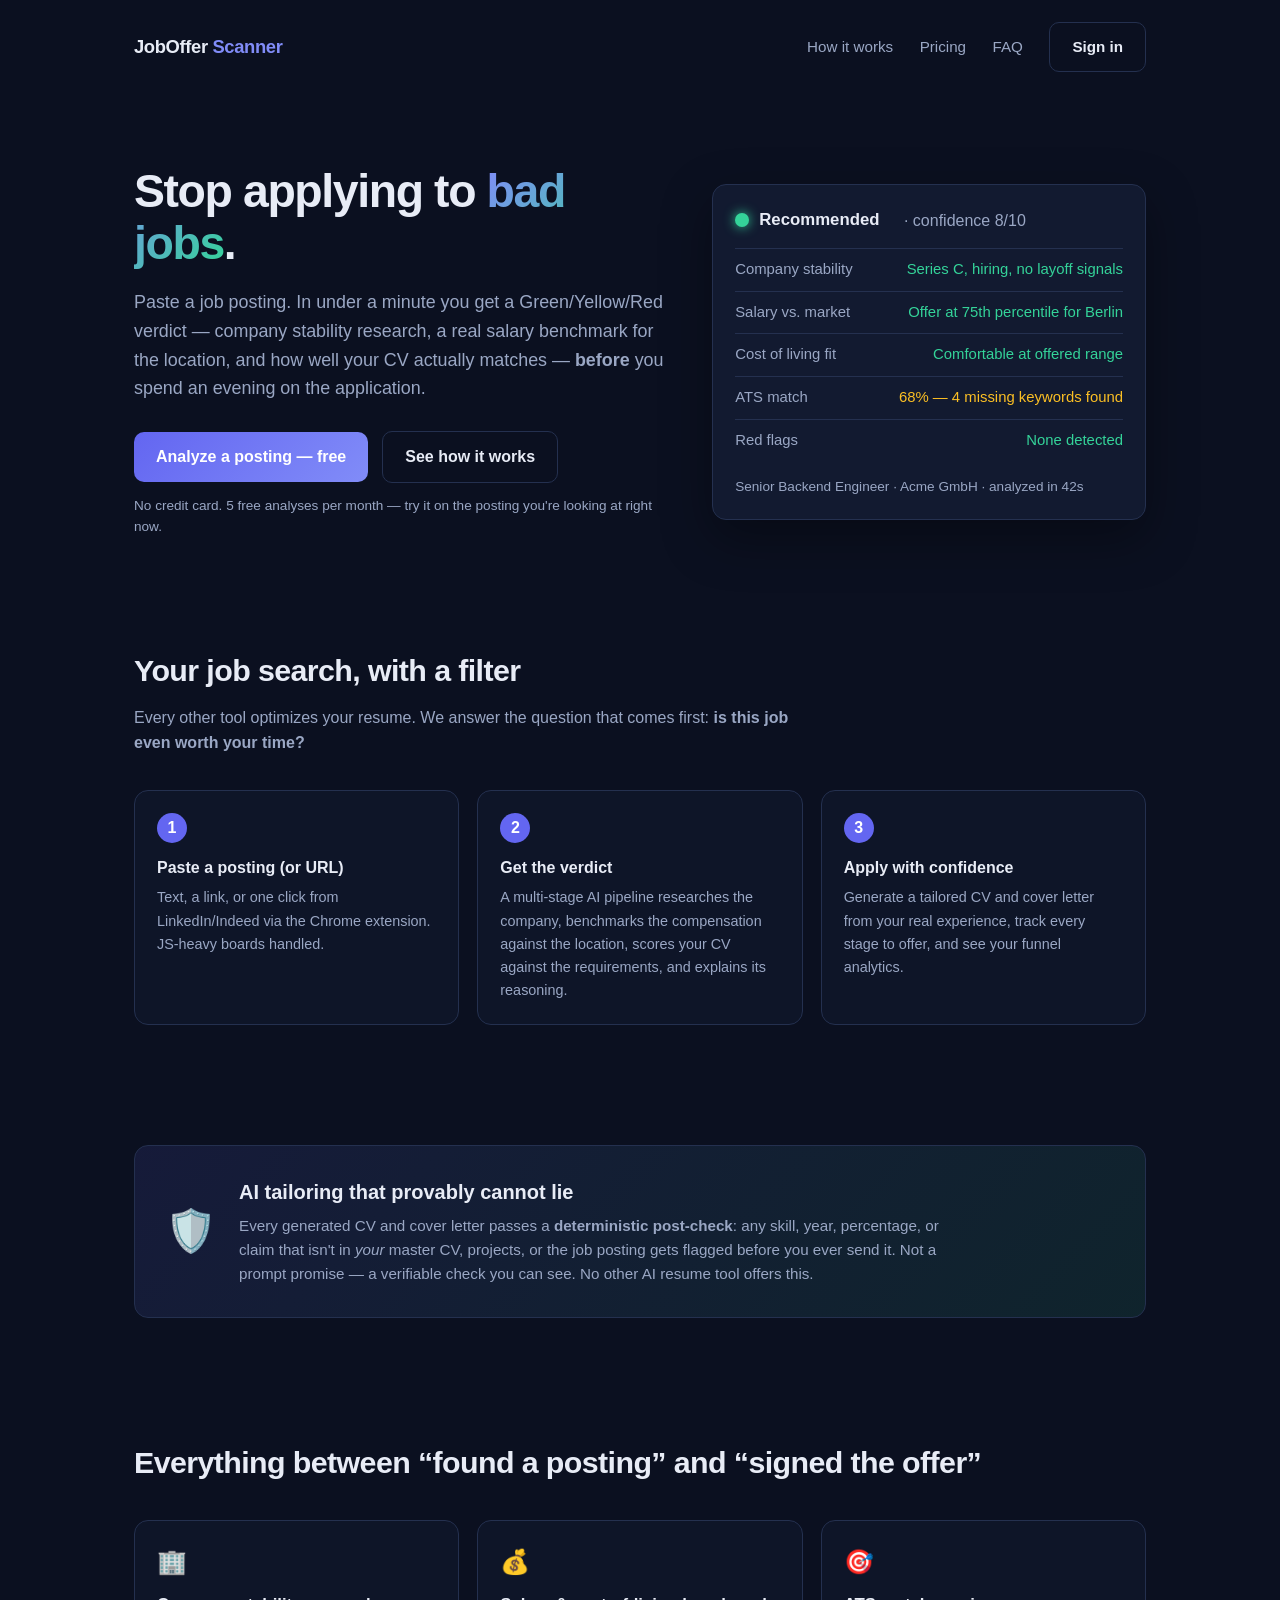
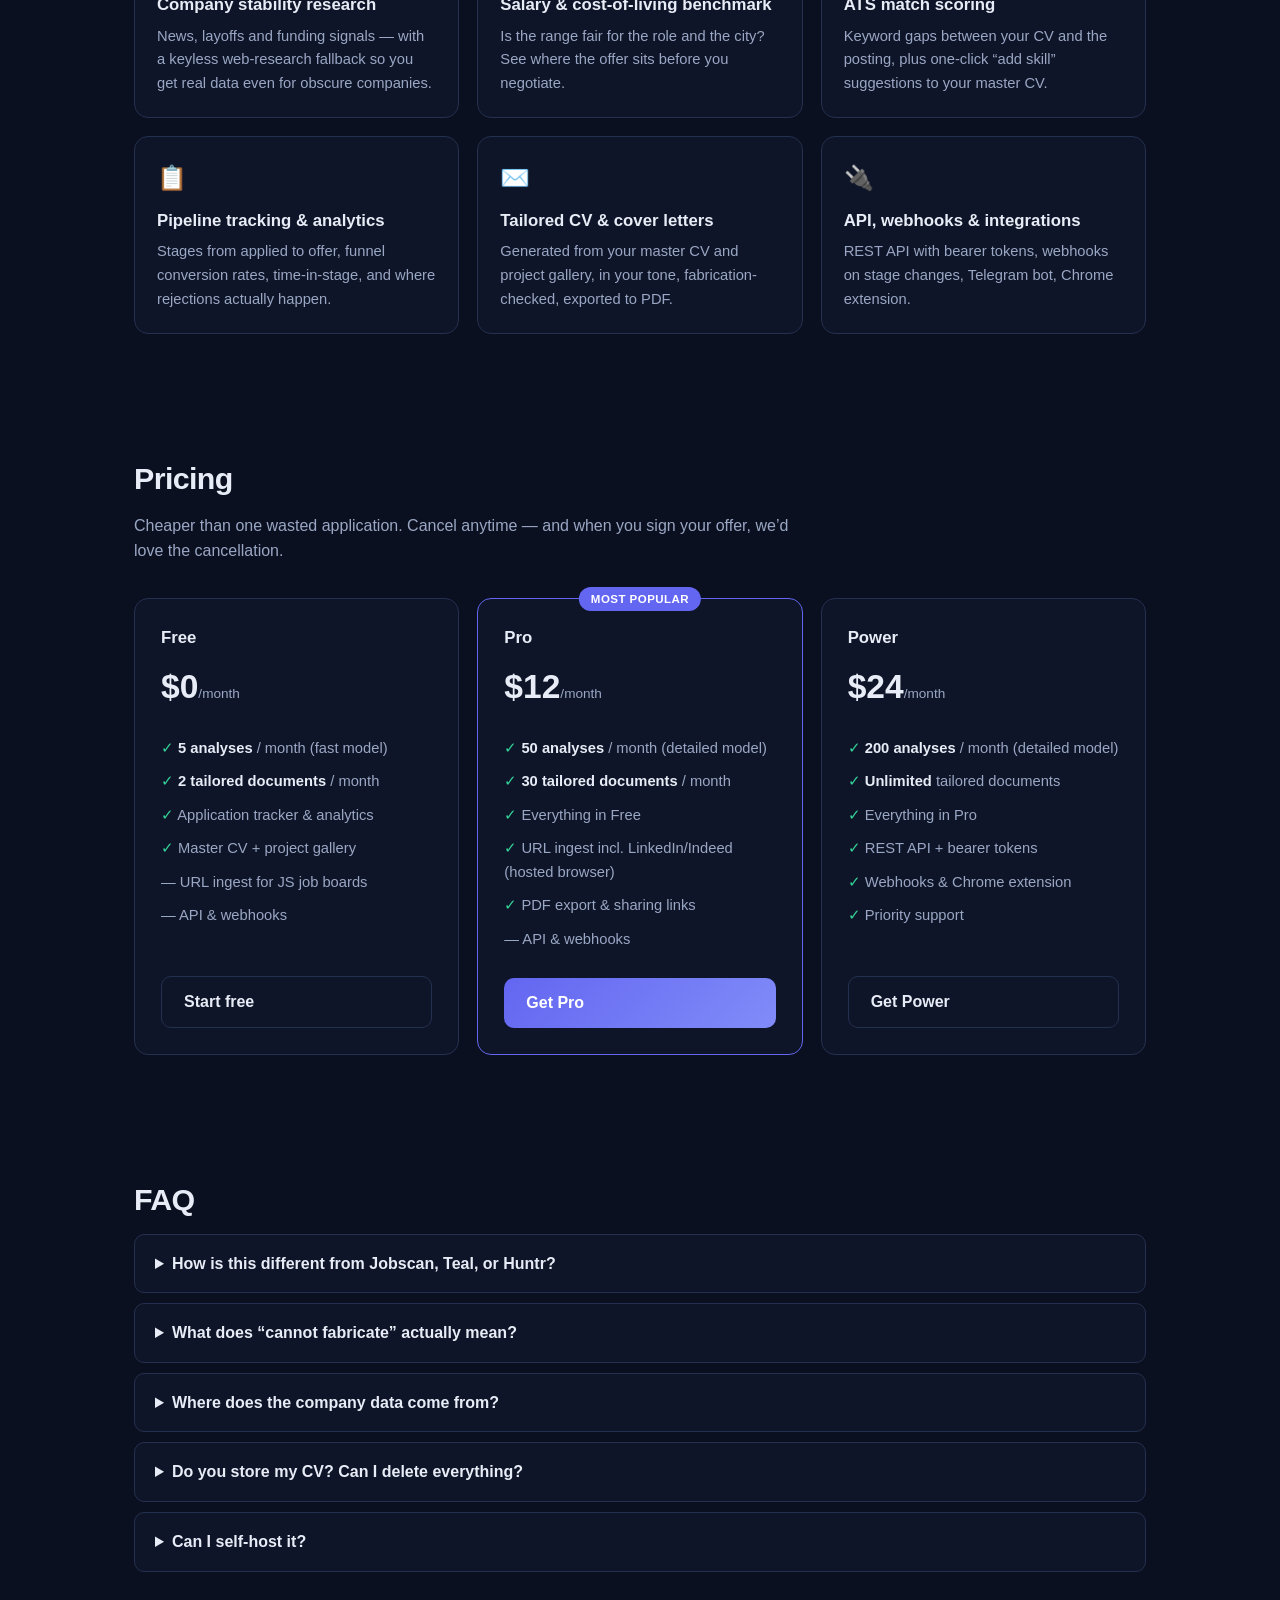
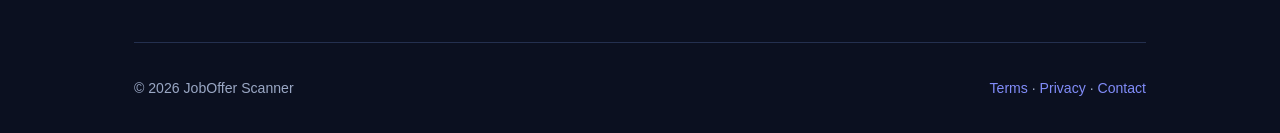
==== landing/index.html @ 55328421 "feat(billing): subscription tiers + Stripe + quota enforcement; landing page MicroSaaS monetization " ====
<!DOCTYPE html>
<html lang="en">
<head>
<meta charset="utf-8">
<meta name="viewport" content="width=device-width, initial-scale=1">
<title>JobOffer Scanner — Stop applying to bad jobs</title>
<meta name="description" content="Paste a job posting, get a Green/Yellow/Red verdict — company stability, real salary benchmark, ATS fit — before you waste an evening on the application. AI tailoring that provably cannot fabricate.">
<meta property="og:title" content="JobOffer Scanner — Stop applying to bad jobs">
<meta property="og:description" content="Paste a posting, get a verdict: company stability, salary benchmark, ATS fit. AI CV tailoring that provably can't lie.">
<meta property="og:type" content="website">
<style>
  :root{
    --bg:#0b1020; --panel:#121a30; --panel2:#0e1528; --text:#e8ecf6; --muted:#9aa7c4;
    --green:#34d399; --yellow:#fbbf24; --red:#f87171; --accent:#6366f1; --accent2:#818cf8;
    --border:#24304f; --radius:14px;
  }
  *{box-sizing:border-box;margin:0;padding:0}
  body{font-family:-apple-system,BlinkMacSystemFont,"Segoe UI",Roboto,Inter,sans-serif;background:var(--bg);color:var(--text);line-height:1.6}
  a{color:var(--accent2);text-decoration:none}
  .wrap{max-width:1060px;margin:0 auto;padding:0 24px}
  header{padding:22px 0;display:flex;justify-content:space-between;align-items:center}
  .logo{font-weight:800;font-size:1.15rem;letter-spacing:-.02em}
  .logo span{color:var(--accent2)}
  nav a{color:var(--muted);margin-left:22px;font-size:.95rem}
  nav a:hover{color:var(--text)}
  .btn{display:inline-block;padding:12px 22px;border-radius:10px;font-weight:600;border:1px solid var(--border);color:var(--text)}
  .btn.primary{background:linear-gradient(135deg,var(--accent),var(--accent2));border:none;color:#fff}
  .btn.primary:hover{filter:brightness(1.1)}
  .btn.ghost:hover{border-color:var(--accent2)}
  /* hero */
  .hero{padding:72px 0 48px;display:grid;grid-template-columns:1.1fr .9fr;gap:48px;align-items:center}
  .hero h1{font-size:2.9rem;line-height:1.12;letter-spacing:-.03em;font-weight:800}
  .hero h1 em{font-style:normal;background:linear-gradient(135deg,var(--accent2),var(--green));-webkit-background-clip:text;background-clip:text;color:transparent}
  .hero p.sub{margin:18px 0 28px;color:var(--muted);font-size:1.12rem;max-width:34rem}
  .hero .cta-row{display:flex;gap:14px;flex-wrap:wrap;align-items:center}
  .hero .note{color:var(--muted);font-size:.85rem;margin-top:12px}
  /* verdict card demo */
  .card{background:var(--panel);border:1px solid var(--border);border-radius:var(--radius);padding:22px;box-shadow:0 18px 50px rgba(0,0,0,.35)}
  .verdict-head{display:flex;align-items:center;gap:10px;margin-bottom:14px}
  .light{width:14px;height:14px;border-radius:50%;background:var(--green);box-shadow:0 0 12px var(--green)}
  .verdict-head b{font-size:1.05rem}
  .vrow{display:flex;justify-content:space-between;padding:9px 0;border-top:1px solid var(--border);font-size:.93rem}
  .vrow .k{color:var(--muted)}
  .vrow .v.good{color:var(--green)} .vrow .v.warn{color:var(--yellow)}
  .vfoot{margin-top:14px;font-size:.85rem;color:var(--muted)}
  /* sections */
  section{padding:60px 0}
  h2{font-size:1.9rem;letter-spacing:-.02em;margin-bottom:10px}
  .lead{color:var(--muted);max-width:42rem;margin-bottom:34px}
  .grid3{display:grid;grid-template-columns:repeat(3,1fr);gap:18px}
  .feat{background:var(--panel2);border:1px solid var(--border);border-radius:var(--radius);padding:22px}
  .feat .ico{font-size:1.5rem}
  .feat h3{margin:10px 0 6px;font-size:1.05rem}
  .feat p{color:var(--muted);font-size:.92rem}
  /* no-fabrication banner */
  .guarantee{background:linear-gradient(135deg,rgba(99,102,241,.12),rgba(52,211,153,.10));border:1px solid var(--border);border-radius:var(--radius);padding:30px;display:grid;grid-template-columns:auto 1fr;gap:22px;align-items:center}
  .guarantee .shield{font-size:2.6rem}
  .guarantee h3{font-size:1.25rem;margin-bottom:6px}
  .guarantee p{color:var(--muted);font-size:.95rem;max-width:46rem}
  /* pricing */
  .plans{display:grid;grid-template-columns:repeat(3,1fr);gap:18px;align-items:stretch}
  .plan{background:var(--panel2);border:1px solid var(--border);border-radius:var(--radius);padding:26px;display:flex;flex-direction:column}
  .plan.hot{border-color:var(--accent);position:relative}
  .plan.hot .tag{position:absolute;top:-12px;left:50%;transform:translateX(-50%);background:var(--accent);color:#fff;font-size:.72rem;font-weight:700;padding:3px 12px;border-radius:99px;letter-spacing:.04em}
  .plan h3{font-size:1.05rem}
  .price{font-size:2.1rem;font-weight:800;margin:8px 0 2px}
  .price small{font-size:.85rem;color:var(--muted);font-weight:400}
  .plan ul{list-style:none;margin:16px 0 22px;flex:1}
  .plan li{padding:5px 0;color:var(--muted);font-size:.92rem}
  .plan li b{color:var(--text);font-weight:600}
  .plan li::before{content:"✓  ";color:var(--green)}
  .plan li.no::before{content:"—  ";color:var(--muted)}
  /* how */
  .steps{display:grid;grid-template-columns:repeat(3,1fr);gap:18px;counter-reset:step}
  .step{background:var(--panel2);border:1px solid var(--border);border-radius:var(--radius);padding:22px}
  .step::before{counter-increment:step;content:counter(step);display:inline-flex;width:30px;height:30px;border-radius:50%;background:var(--accent);color:#fff;font-weight:700;align-items:center;justify-content:center;margin-bottom:12px}
  .step h3{font-size:1rem;margin-bottom:6px}
  .step p{color:var(--muted);font-size:.9rem}
  /* faq + footer */
  details{background:var(--panel2);border:1px solid var(--border);border-radius:10px;padding:16px 20px;margin-bottom:10px}
  summary{cursor:pointer;font-weight:600}
  details p{margin-top:10px;color:var(--muted);font-size:.93rem}
  footer{border-top:1px solid var(--border);padding:34px 0;color:var(--muted);font-size:.88rem;display:flex;justify-content:space-between;flex-wrap:wrap;gap:12px}
  @media(max-width:860px){
    .hero{grid-template-columns:1fr;padding-top:40px}
    .grid3,.plans,.steps{grid-template-columns:1fr}
    .hero h1{font-size:2.2rem}
    .guarantee{grid-template-columns:1fr}
  }
</style>
</head>
<body>
<div class="wrap">

<header>
  <div class="logo">JobOffer <span>Scanner</span></div>
  <nav>
    <a href="#how">How it works</a>
    <a href="#pricing">Pricing</a>
    <a href="#faq">FAQ</a>
    <a class="btn ghost" href="/app">Sign in</a>
  </nav>
</header>

<section class="hero">
  <div>
    <h1>Stop applying to <em>bad jobs</em>.</h1>
    <p class="sub">Paste a job posting. In under a minute you get a Green/Yellow/Red
    verdict — company stability research, a real salary benchmark for the
    location, and how well your CV actually matches — <b>before</b> you spend an
    evening on the application.</p>
    <div class="cta-row">
      <a class="btn primary" href="/app">Analyze a posting — free</a>
      <a class="btn ghost" href="#how">See how it works</a>
    </div>
    <p class="note">No credit card. 5 free analyses per month — try it on the posting you're looking at right now.</p>
  </div>
  <div class="card" aria-label="Example verdict">
    <div class="verdict-head"><span class="light"></span><b>Recommended</b>&nbsp;<span style="color:var(--muted)">· confidence 8/10</span></div>
    <div class="vrow"><span class="k">Company stability</span><span class="v good">Series C, hiring, no layoff signals</span></div>
    <div class="vrow"><span class="k">Salary vs. market</span><span class="v good">Offer at 75th percentile for Berlin</span></div>
    <div class="vrow"><span class="k">Cost of living fit</span><span class="v good">Comfortable at offered range</span></div>
    <div class="vrow"><span class="k">ATS match</span><span class="v warn">68% — 4 missing keywords found</span></div>
    <div class="vrow"><span class="k">Red flags</span><span class="v good">None detected</span></div>
    <div class="vfoot">Senior Backend Engineer · Acme GmbH · analyzed in 42s</div>
  </div>
</section>

<section id="how">
  <h2>Your job search, with a filter</h2>
  <p class="lead">Every other tool optimizes your resume. We answer the question that comes first: <b>is this job even worth your time?</b></p>
  <div class="steps">
    <div class="step"><h3>Paste a posting (or URL)</h3><p>Text, a link, or one click from LinkedIn/Indeed via the Chrome extension. JS-heavy boards handled.</p></div>
    <div class="step"><h3>Get the verdict</h3><p>A multi-stage AI pipeline researches the company, benchmarks the compensation against the location, scores your CV against the requirements, and explains its reasoning.</p></div>
    <div class="step"><h3>Apply with confidence</h3><p>Generate a tailored CV and cover letter from your real experience, track every stage to offer, and see your funnel analytics.</p></div>
  </div>
</section>

<section>
  <div class="guarantee">
    <div class="shield">🛡️</div>
    <div>
      <h3>AI tailoring that provably cannot lie</h3>
      <p>Every generated CV and cover letter passes a <b>deterministic post-check</b>: any
      skill, year, percentage, or claim that isn't in <i>your</i> master CV, projects, or
      the job posting gets flagged before you ever send it. Not a prompt promise — a
      verifiable check you can see. No other AI resume tool offers this.</p>
    </div>
  </div>
</section>

<section>
  <h2>Everything between “found a posting” and “signed the offer”</h2>
  <p class="lead"></p>
  <div class="grid3">
    <div class="feat"><div class="ico">🏢</div><h3>Company stability research</h3><p>News, layoffs and funding signals — with a keyless web-research fallback so you get real data even for obscure companies.</p></div>
    <div class="feat"><div class="ico">💰</div><h3>Salary & cost-of-living benchmark</h3><p>Is the range fair for the role and the city? See where the offer sits before you negotiate.</p></div>
    <div class="feat"><div class="ico">🎯</div><h3>ATS match scoring</h3><p>Keyword gaps between your CV and the posting, plus one-click “add skill” suggestions to your master CV.</p></div>
    <div class="feat"><div class="ico">📋</div><h3>Pipeline tracking & analytics</h3><p>Stages from applied to offer, funnel conversion rates, time-in-stage, and where rejections actually happen.</p></div>
    <div class="feat"><div class="ico">✉️</div><h3>Tailored CV & cover letters</h3><p>Generated from your master CV and project gallery, in your tone, fabrication-checked, exported to PDF.</p></div>
    <div class="feat"><div class="ico">🔌</div><h3>API, webhooks & integrations</h3><p>REST API with bearer tokens, webhooks on stage changes, Telegram bot, Chrome extension.</p></div>
  </div>
</section>

<section id="pricing">
  <h2>Pricing</h2>
  <p class="lead">Cheaper than one wasted application. Cancel anytime — and when you sign your offer, we’d love the cancellation.</p>
  <div class="plans">
    <div class="plan">
      <h3>Free</h3>
      <div class="price">$0<small>/month</small></div>
      <ul>
        <li><b>5 analyses</b> / month (fast model)</li>
        <li><b>2 tailored documents</b> / month</li>
        <li>Application tracker & analytics</li>
        <li>Master CV + project gallery</li>
        <li class="no">URL ingest for JS job boards</li>
        <li class="no">API & webhooks</li>
      </ul>
      <a class="btn ghost" href="/app">Start free</a>
    </div>
    <div class="plan hot">
      <span class="tag">MOST POPULAR</span>
      <h3>Pro</h3>
      <div class="price">$12<small>/month</small></div>
      <ul>
        <li><b>50 analyses</b> / month (detailed model)</li>
        <li><b>30 tailored documents</b> / month</li>
        <li>Everything in Free</li>
        <li>URL ingest incl. LinkedIn/Indeed (hosted browser)</li>
        <li>PDF export & sharing links</li>
        <li class="no">API & webhooks</li>
      </ul>
      <a class="btn primary" href="/app?plan=pro">Get Pro</a>
    </div>
    <div class="plan">
      <h3>Power</h3>
      <div class="price">$24<small>/month</small></div>
      <ul>
        <li><b>200 analyses</b> / month (detailed model)</li>
        <li><b>Unlimited</b> tailored documents</li>
        <li>Everything in Pro</li>
        <li>REST API + bearer tokens</li>
        <li>Webhooks & Chrome extension</li>
        <li>Priority support</li>
      </ul>
      <a class="btn ghost" href="/app?plan=power">Get Power</a>
    </div>
  </div>
</section>

<section id="faq">
  <h2>FAQ</h2>
  <details><summary>How is this different from Jobscan, Teal, or Huntr?</summary>
    <p>Those tools optimize your <i>artifacts</i> — resume keywords, LinkedIn profile, application volume.
    JobOffer Scanner evaluates <i>the job itself</i>: whether the company is stable, whether the pay is fair
    for the location, and whether you're actually a fit — before you invest the evening. Tailoring and
    tracking are included, but the verdict comes first.</p></details>
  <details><summary>What does “cannot fabricate” actually mean?</summary>
    <p>After the AI drafts a tailored CV or cover letter, a deterministic (non-AI) check compares every
    skill, year, percentage and quantitative claim in the output against your master CV, your project
    gallery, and the job posting. Anything new is flagged for your review. The check is code, not a prompt —
    it can't be sweet-talked.</p></details>
  <details><summary>Where does the company data come from?</summary>
    <p>News and layoff signals from structured sources where available, with an AI-directed web-search
    fallback for companies those sources miss. Every briefing labels what's sourced vs. inferred and tells
    you what to verify yourself. It's a research head-start, not an oracle.</p></details>
  <details><summary>Do you store my CV? Can I delete everything?</summary>
    <p>Your master CV lives in your account, encrypted in transit and access-scoped to you. You can export
    your full data as JSON or delete the account (password-confirmed) at any time — deletion cascades
    through everything.</p></details>
  <details><summary>Can I self-host it?</summary>
    <p>Yes — the project runs self-hosted with Docker Compose, with no plan limits when billing isn't
    configured. The hosted version is for people who'd rather not run Postgres on a Tuesday night.</p></details>
</section>

<footer>
  <div>© 2026 JobOffer Scanner</div>
  <div>
    <a href="/terms">Terms</a> · <a href="/privacy">Privacy</a> ·
    <a href="mailto:hello@example.com">Contact</a>
  </div>
</footer>

</div>
</body>
</html>
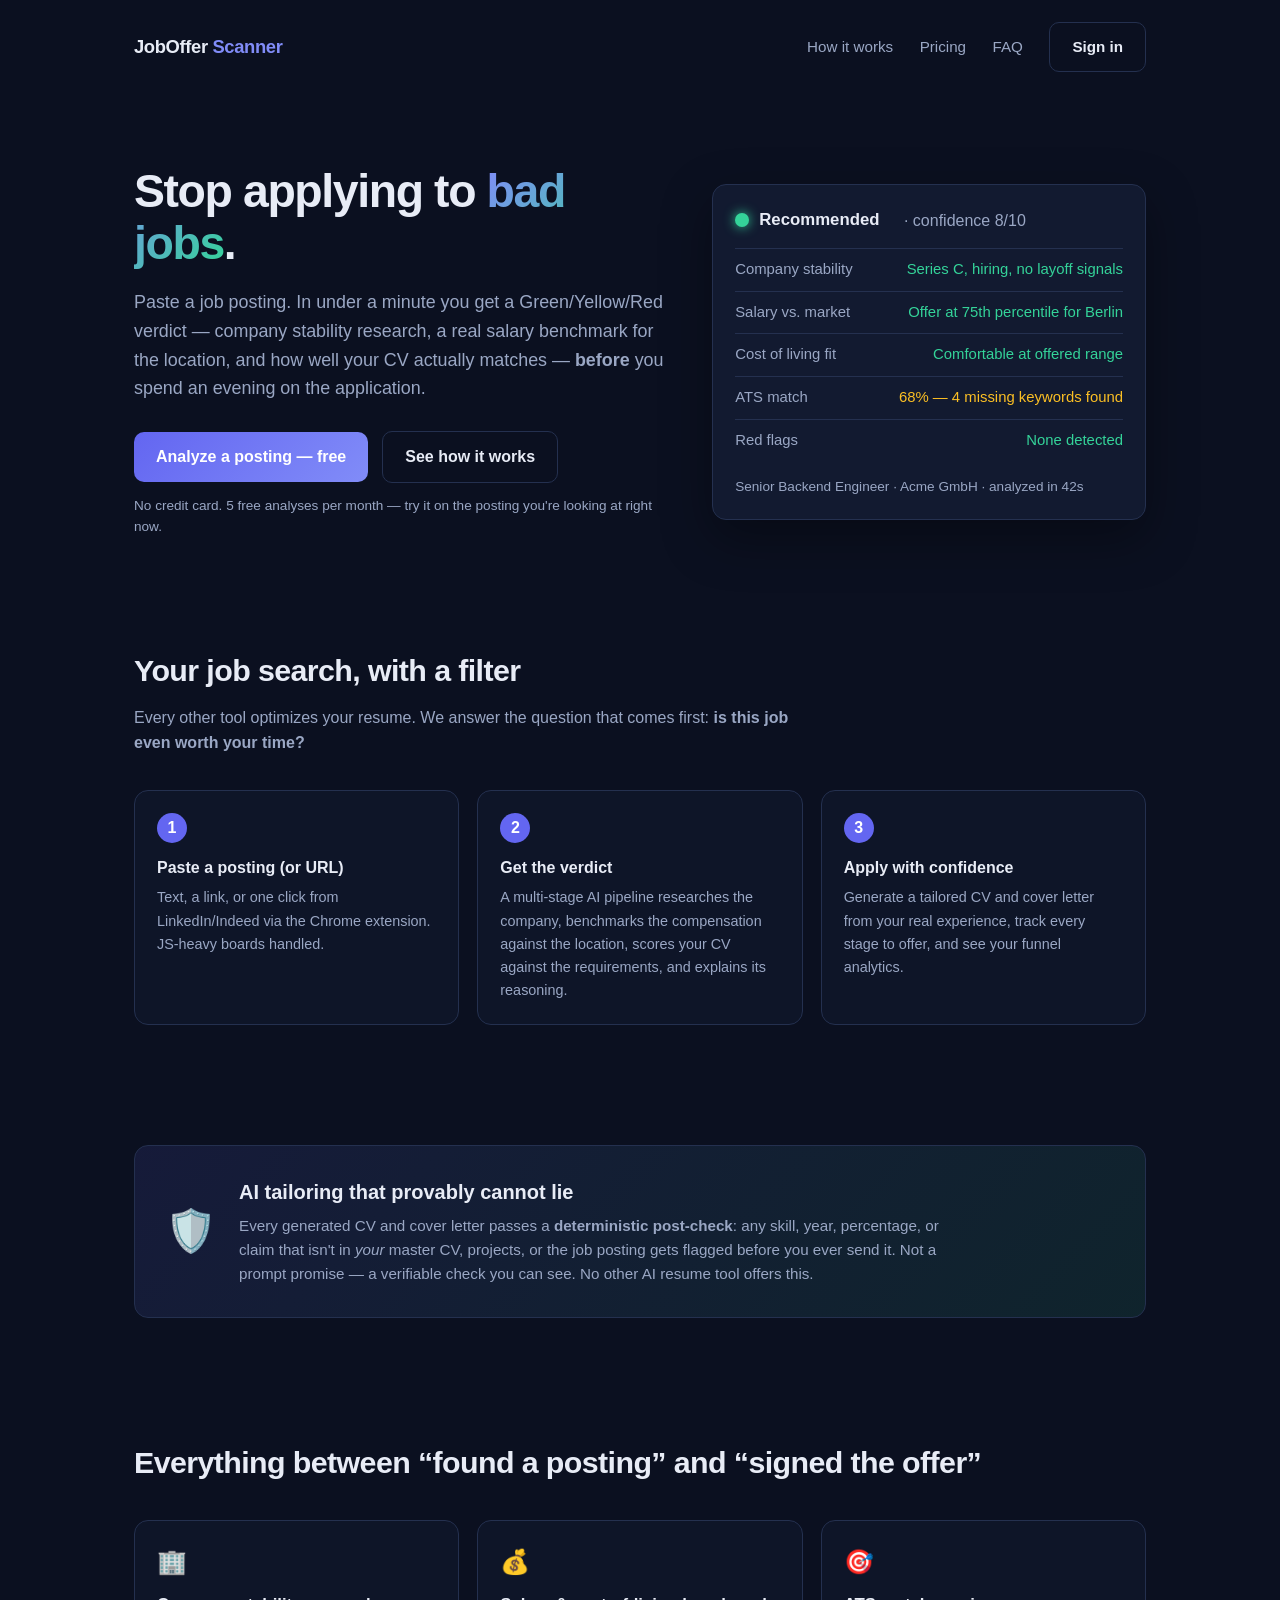
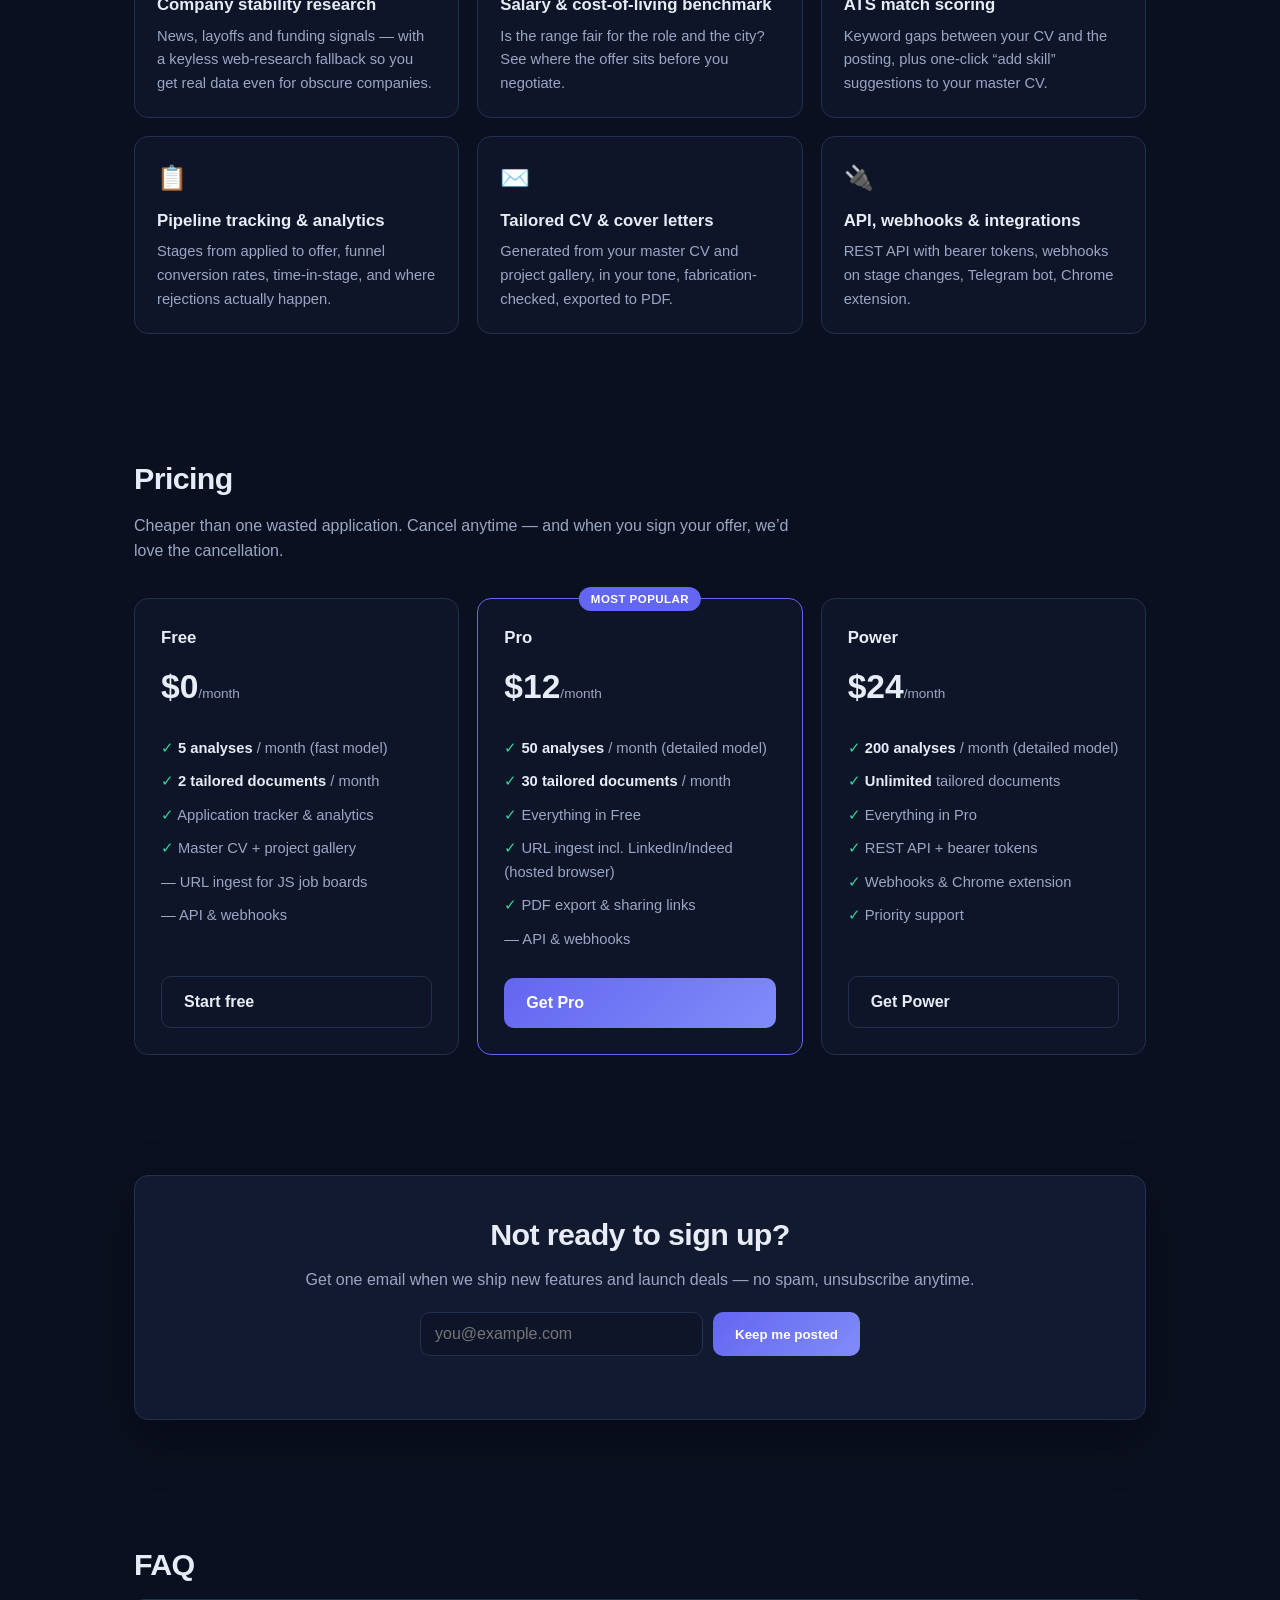
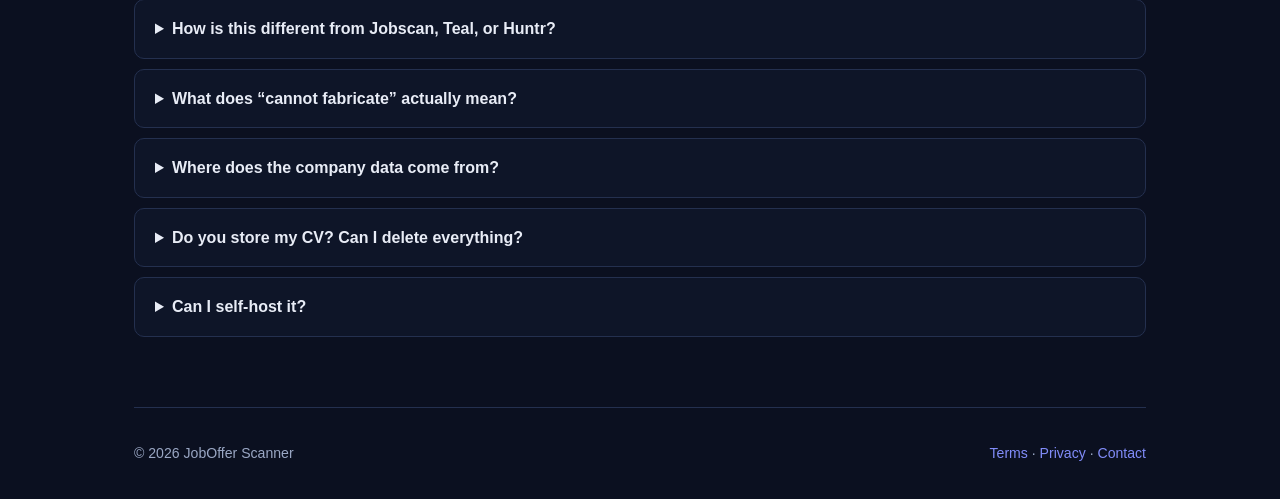
==== commit e1b6ad14: "feat(validation): funnel analytics, activation/empty-state, waitlist, deploy topology The minimum to" ====
--- a/landing/index.html
+++ b/landing/index.html
@@ -209,6 +209,53 @@
   </div>
 </section>
 
+<section id="waitlist">
+  <div class="card" style="text-align:center;padding:34px">
+    <h2 style="margin-bottom:8px">Not ready to sign up?</h2>
+    <p class="lead" style="margin:0 auto 20px">Get one email when we ship new
+    features and launch deals — no spam, unsubscribe anytime.</p>
+    <form id="wl-form" style="display:flex;gap:10px;max-width:440px;margin:0 auto;flex-wrap:wrap;justify-content:center">
+      <input id="wl-email" type="email" required placeholder="you@example.com"
+        style="flex:1;min-width:220px;padding:12px 14px;border-radius:10px;border:1px solid var(--border);background:var(--panel2);color:var(--text);font-size:1rem">
+      <button class="btn primary" type="submit">Keep me posted</button>
+    </form>
+    <p id="wl-msg" style="margin-top:12px;font-size:.9rem;color:var(--muted);min-height:1.2em"></p>
+  </div>
+</section>
+<script>
+  // The API base. Behind the recommended proxy the API is mounted at /api;
+  // override here if you host it elsewhere.
+  const API_BASE = "/api";
+  const form = document.getElementById("wl-form");
+  const msg = document.getElementById("wl-msg");
+  form.addEventListener("submit", async (e) => {
+    e.preventDefault();
+    const email = document.getElementById("wl-email").value.trim();
+    msg.textContent = "Adding you…";
+    try {
+      const r = await fetch(API_BASE + "/waitlist", {
+        method: "POST",
+        headers: {"Content-Type": "application/json"},
+        body: JSON.stringify({email, source: "landing"}),
+      });
+      const data = await r.json().catch(() => ({}));
+      if (r.ok) {
+        msg.style.color = "var(--green)";
+        msg.textContent = data.already
+          ? "You're already on the list — thanks!"
+          : "You're in. We'll be in touch.";
+        form.reset();
+      } else {
+        msg.style.color = "var(--red)";
+        msg.textContent = data.detail || "Something went wrong. Try again.";
+      }
+    } catch (err) {
+      msg.style.color = "var(--red)";
+      msg.textContent = "Network error. Try again.";
+    }
+  });
+</script>
+
 <section id="faq">
   <h2>FAQ</h2>
   <details><summary>How is this different from Jobscan, Teal, or Huntr?</summary>
